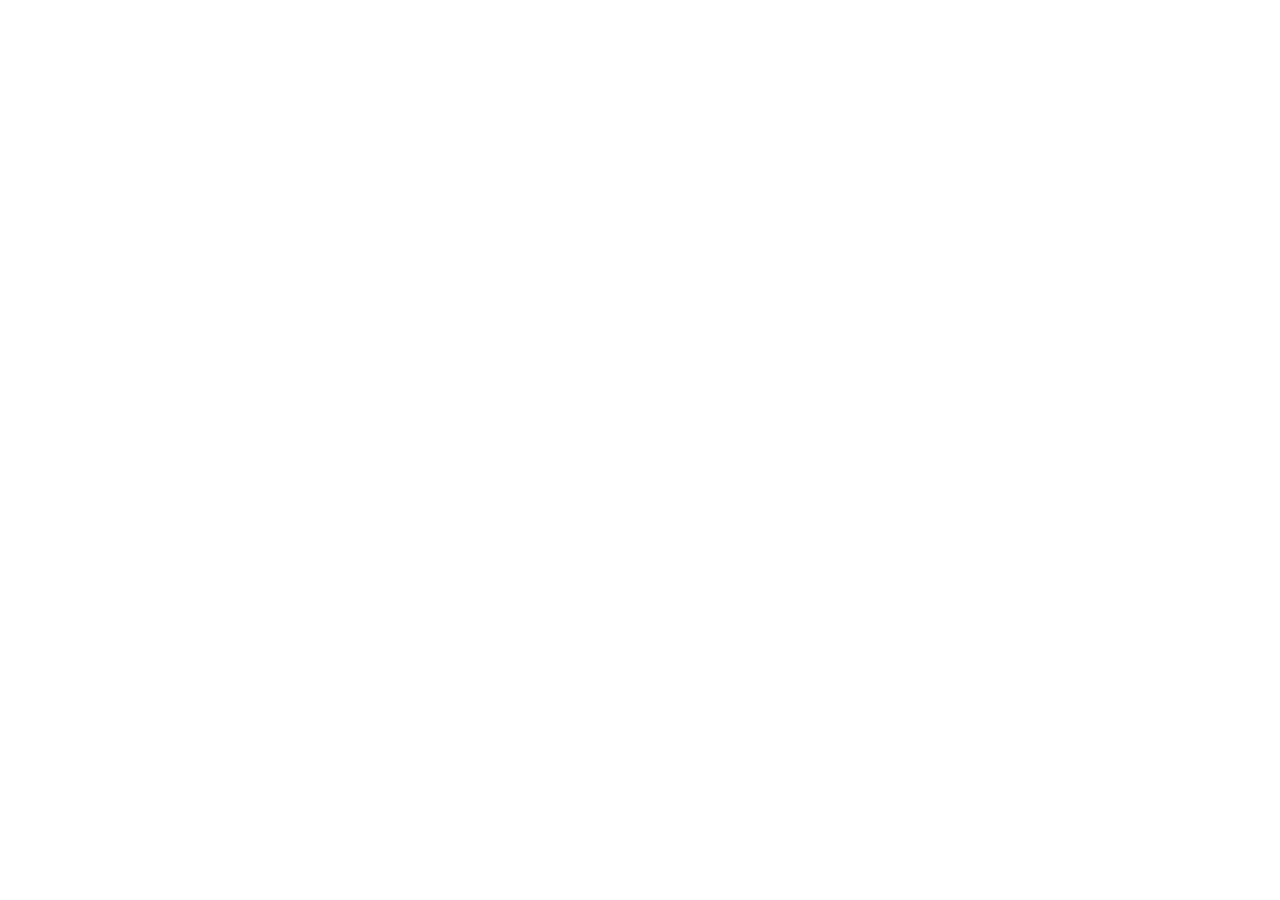
==== activities.html @ 68f37450 "create Things to do page" ====
<!DOCTYPE html>
<html lang="en">
<head>
    <meta charset="UTF-8">
    <meta name="viewport" content="width=device-width, initial-scale=1.0">
    <title>Things to do </title>
</head>
<body>
    
</body>
</html>
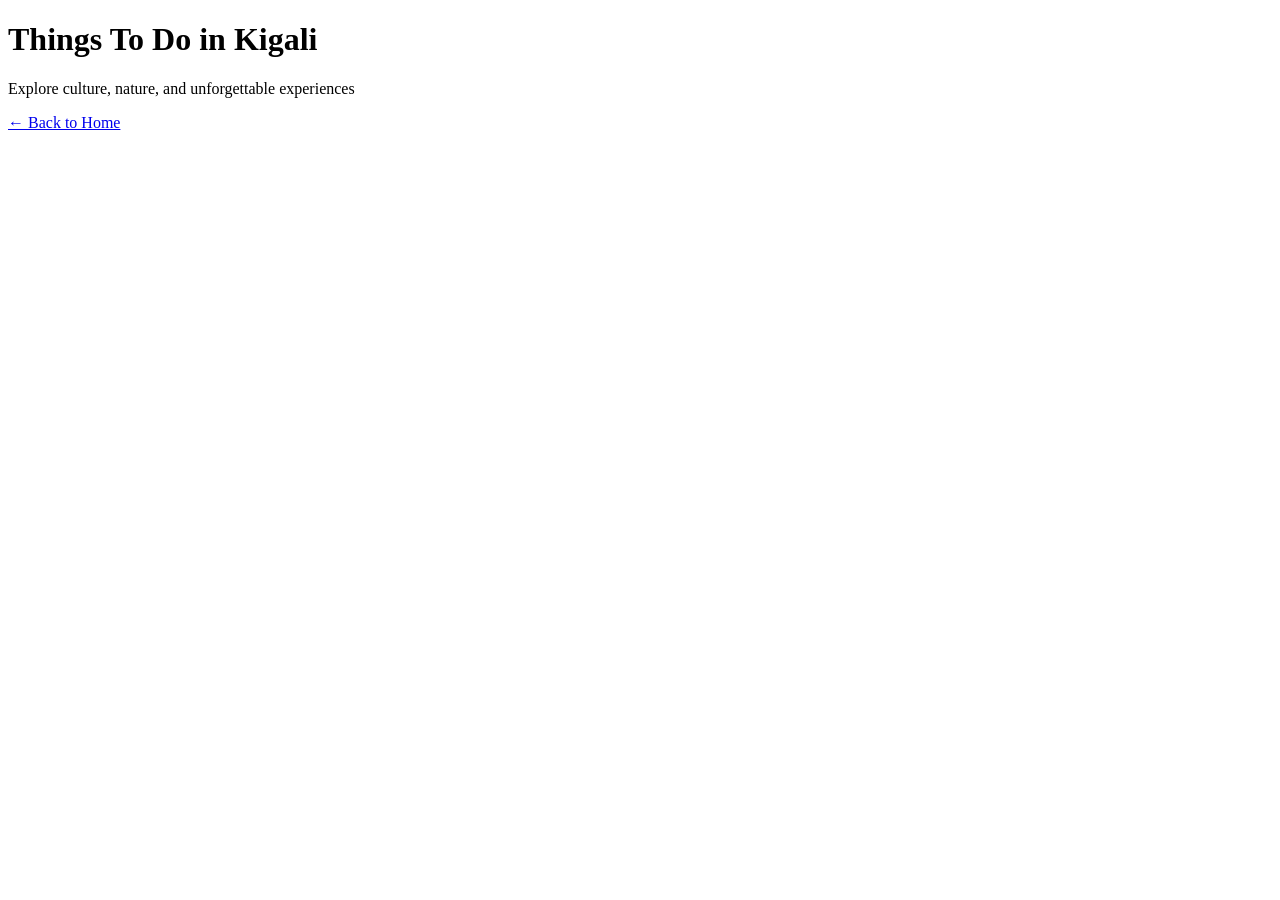
==== commit 6a082e37: "create header" ====
--- a/activities.html
+++ b/activities.html
@@ -6,6 +6,11 @@
     <title>Things to do </title>
 </head>
 <body>
-    
+     <!-- HEADER -->
+    <header class="page-header">
+        <h1>Things To Do in Kigali</h1>
+        <p>Explore culture, nature, and unforgettable experiences</p>
+        <a href="index.html" class="back-link">← Back to Home</a>
+    </header>
 </body>
 </html>
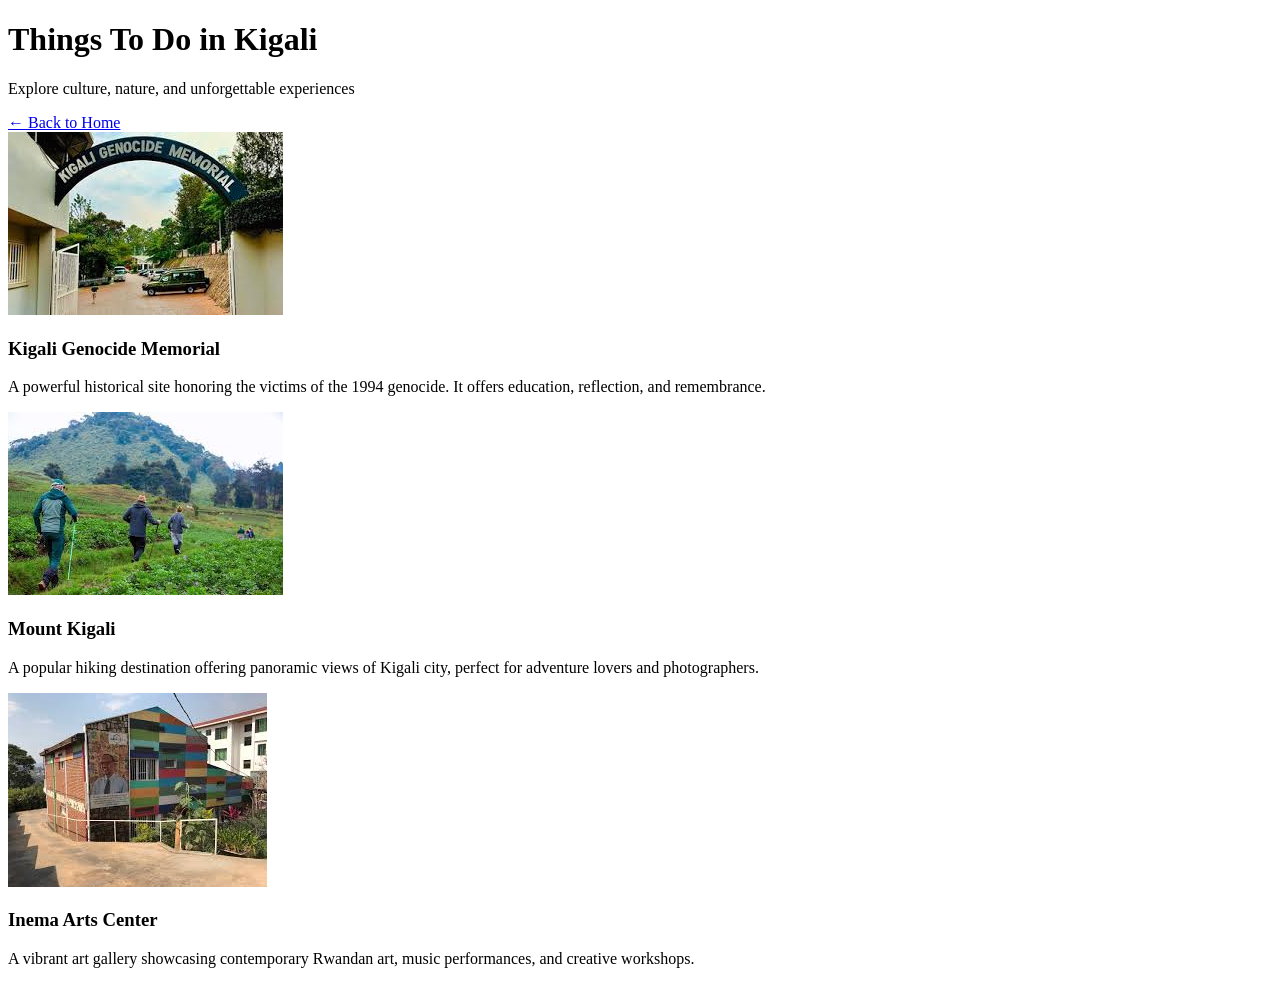
==== commit 379859f5: "create card section" ====
--- a/activities.html
+++ b/activities.html
@@ -12,5 +12,39 @@
         <p>Explore culture, nature, and unforgettable experiences</p>
         <a href="index.html" class="back-link">← Back to Home</a>
     </header>
+
+    <main class="container">
+         <!-- CARDS SECTION -->
+        <section class="cards">
+
+            <div class="card">
+                <img src="images3.jfif" alt="Kigali Genocide Memorial">
+                <h3>Kigali Genocide Memorial</h3>
+                <p>
+                    A powerful historical site honoring the victims of the 1994 genocide.
+                    It offers education, reflection, and remembrance.
+                </p>
+            </div>
+
+            <div class="card">
+                <img src="image4.jfif" alt="Mount Kigali">
+                <h3>Mount Kigali</h3>
+                <p>
+                    A popular hiking destination offering panoramic views of Kigali city,
+                    perfect for adventure lovers and photographers.
+                </p>
+            </div>
+
+            <div class="card">
+                <img src="image5.jfif" alt="Inema Arts Center">
+                <h3>Inema Arts Center</h3>
+                <p>
+                    A vibrant art gallery showcasing contemporary Rwandan art,
+                    music performances, and creative workshops.
+                </p>
+            </div>
+
+        </section>
+    </main>
 </body>
 </html>
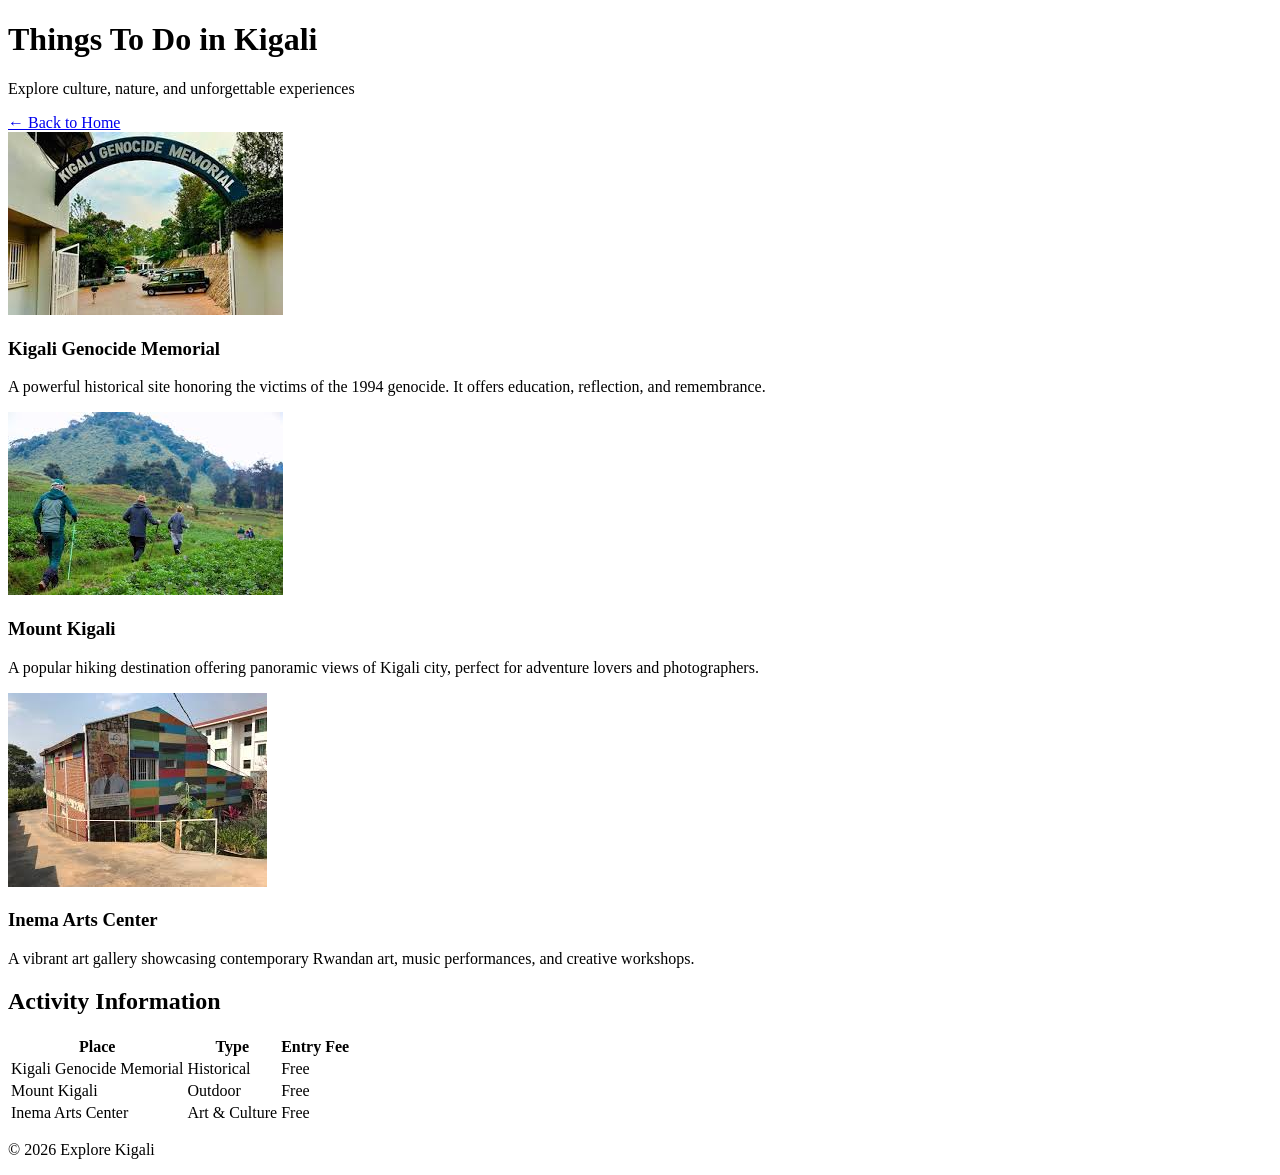
==== commit 6e587fc1: "Activity Information" ====
--- a/activities.html
+++ b/activities.html
@@ -45,6 +45,41 @@
             </div>
 
         </section>
+
+         <!-- TABLE SECTION -->
+        <section class="info-section">
+            <h2>Activity Information</h2>
+
+            <table>
+                <tr>
+                    <th>Place</th>
+                    <th>Type</th>
+                    <th>Entry Fee</th>
+                </tr>
+                <tr>
+                    <td>Kigali Genocide Memorial</td>
+                    <td>Historical</td>
+                    <td>Free</td>
+                </tr>
+                <tr>
+                    <td>Mount Kigali</td>
+                    <td>Outdoor</td>
+                    <td>Free</td>
+                </tr>
+                <tr>
+                    <td>Inema Arts Center</td>
+                    <td>Art & Culture</td>
+                    <td>Free</td>
+                </tr>
+            </table>
+        </section>
+
+    </main>
+
+    <!-- FOOTER -->
+    <footer>
+        <p>&copy; 2026 Explore Kigali</p>
+    </footer>
     </main>
 </body>
 </html>
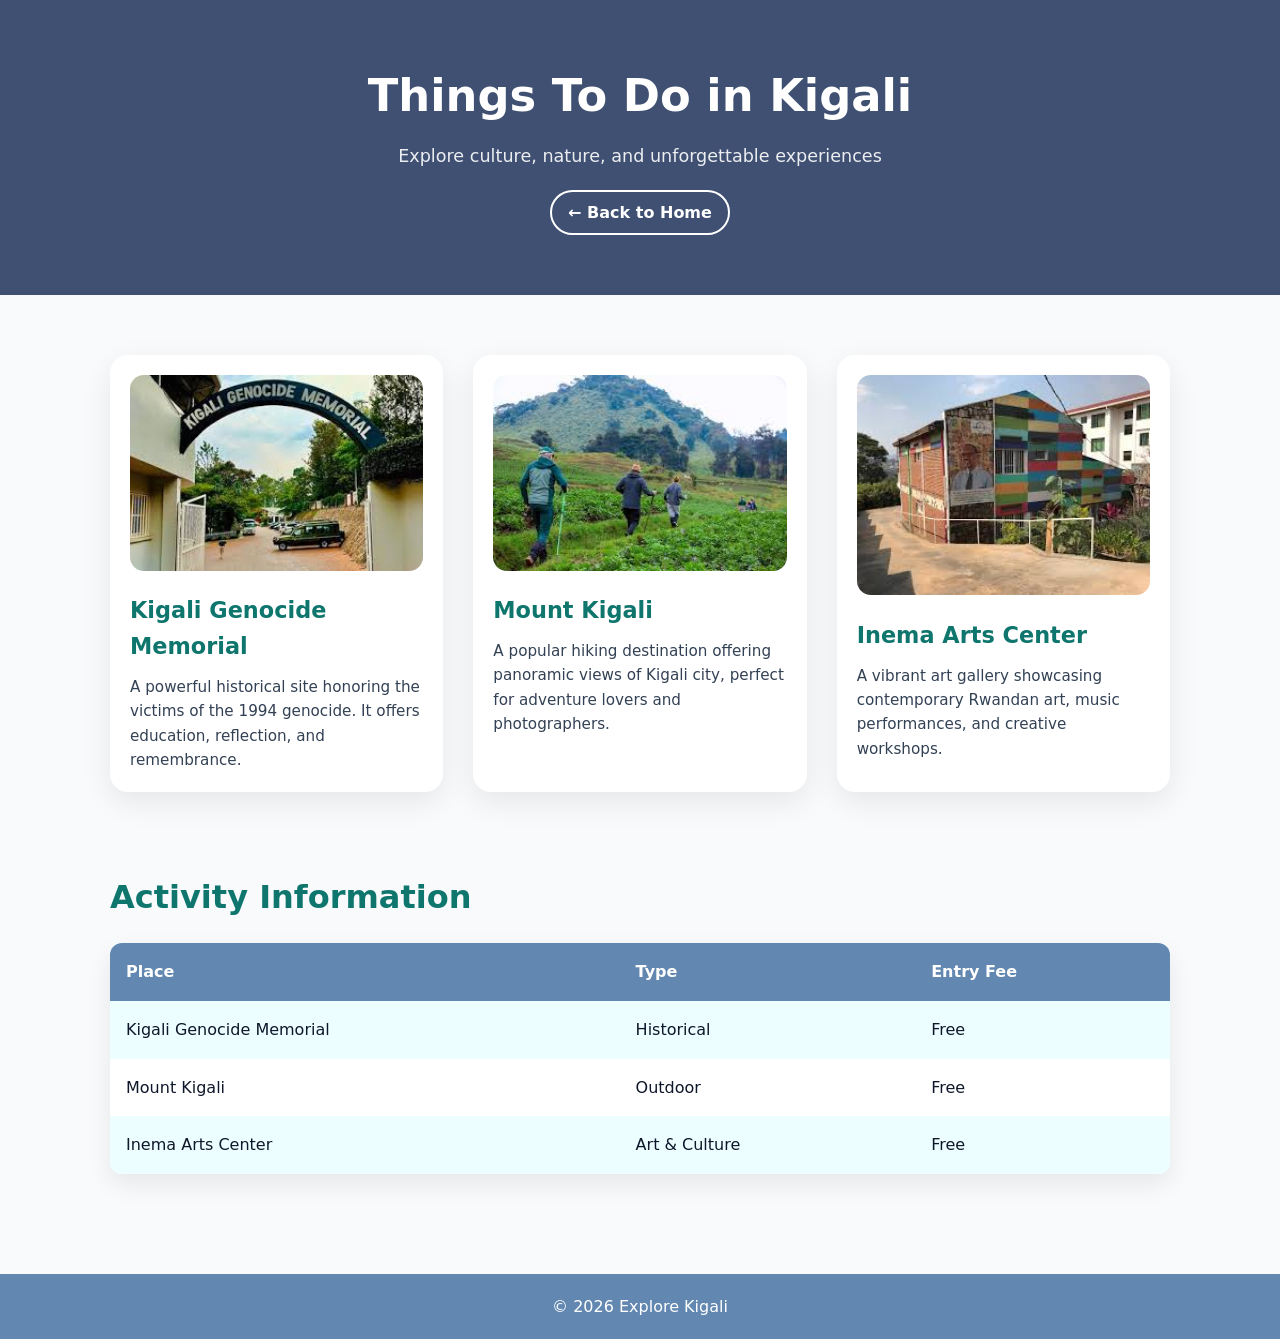
==== commit 0fb72deb: "Apply styles on Things to do page" ====
--- a/activities.html
+++ b/activities.html
@@ -1,12 +1,15 @@
 <!DOCTYPE html>
 <html lang="en">
+
 <head>
     <meta charset="UTF-8">
     <meta name="viewport" content="width=device-width, initial-scale=1.0">
     <title>Things to do </title>
+    <link rel="stylesheet" href="activities.css">
 </head>
+
 <body>
-     <!-- HEADER -->
+    <!-- HEADER -->
     <header class="page-header">
         <h1>Things To Do in Kigali</h1>
         <p>Explore culture, nature, and unforgettable experiences</p>
@@ -14,7 +17,7 @@
     </header>
 
     <main class="container">
-         <!-- CARDS SECTION -->
+        <!-- CARDS SECTION -->
         <section class="cards">
 
             <div class="card">
@@ -46,7 +49,7 @@
 
         </section>
 
-         <!-- TABLE SECTION -->
+        <!-- TABLE SECTION -->
         <section class="info-section">
             <h2>Activity Information</h2>
 
@@ -80,6 +83,7 @@
     <footer>
         <p>&copy; 2026 Explore Kigali</p>
     </footer>
-    </main>
+
 </body>
+
 </html>
--- a/activities.css
+++ b/activities.css
@@ -0,0 +1,136 @@
+/* RESET */
+* {
+    margin: 0;
+    padding: 0;
+    box-sizing: border-box;
+}
+
+/* GLOBAL */
+body {
+    font-family: "Segoe UI", system-ui, sans-serif;
+    background-color: #F8FAFC;
+    color: #0F172A;
+    line-height: 1.6;
+}
+
+/* HEADER */
+.page-header {
+    background: linear-gradient(135deg, #3f5072, #3f5072);
+    color: white;
+    text-align: center;
+    padding: 60px 20px;
+}
+
+.page-header h1 {
+    font-size: 2.8rem;
+    margin-bottom: 10px;
+}
+
+.page-header p {
+    font-size: 1.1rem;
+    opacity: 0.9;
+}
+
+.back-link {
+    display: inline-block;
+    margin-top: 20px;
+    text-decoration: none;
+    color: white;
+    font-weight: bold;
+    border: 2px solid white;
+    padding: 8px 16px;
+    border-radius: 30px;
+    transition: background 0.3s, color 0.3s;
+}
+
+.back-link:hover {
+    background: white;
+    color: #0F766E;
+}
+
+/* CONTAINER */
+.container {
+    max-width: 1100px;
+    margin: 60px auto;
+    padding: 0 20px;
+}
+
+/* CARDS */
+.cards {
+    display: grid;
+    grid-template-columns: repeat(auto-fit, minmax(280px, 1fr));
+    gap: 30px;
+}
+
+.card {
+    background: white;
+    padding: 20px;
+    border-radius: 18px;
+    box-shadow: 0 10px 30px rgba(0,0,0,0.08);
+    transition: transform 0.3s ease, box-shadow 0.3s ease;
+}
+
+.card:hover {
+    transform: translateY(-10px);
+    box-shadow: 0 20px 40px rgba(0,0,0,0.15);
+}
+
+.card img {
+    width: 100%;
+    border-radius: 14px;
+    margin-bottom: 15px;
+}
+
+.card h3 {
+    font-size: 1.4rem;
+    color: #0F766E;
+    margin-bottom: 10px;
+}
+
+.card p {
+    font-size: 0.95rem;
+    color: #334155;
+}
+
+/* TABLE SECTION */
+.info-section {
+    margin-top: 80px;
+}
+
+.info-section h2 {
+    font-size: 2rem;
+    margin-bottom: 20px;
+    color: #0F766E;
+}
+
+table {
+    width: 100%;
+    border-collapse: collapse;
+    background: white;
+    border-radius: 12px;
+    overflow: hidden;
+    box-shadow: 0 10px 25px rgba(0,0,0,0.08);
+}
+
+th, td {
+    padding: 16px;
+    text-align: left;
+}
+
+th {
+    background: rgb(98, 136, 177);
+    color: white;
+}
+
+tr:nth-child(even) {
+    background: #ECFEFF;
+}
+
+/* FOOTER */
+footer {
+    margin-top: 100px;
+    background: rgb(98, 136, 177);
+    color: white;
+    text-align: center;
+    padding: 20px;
+}
